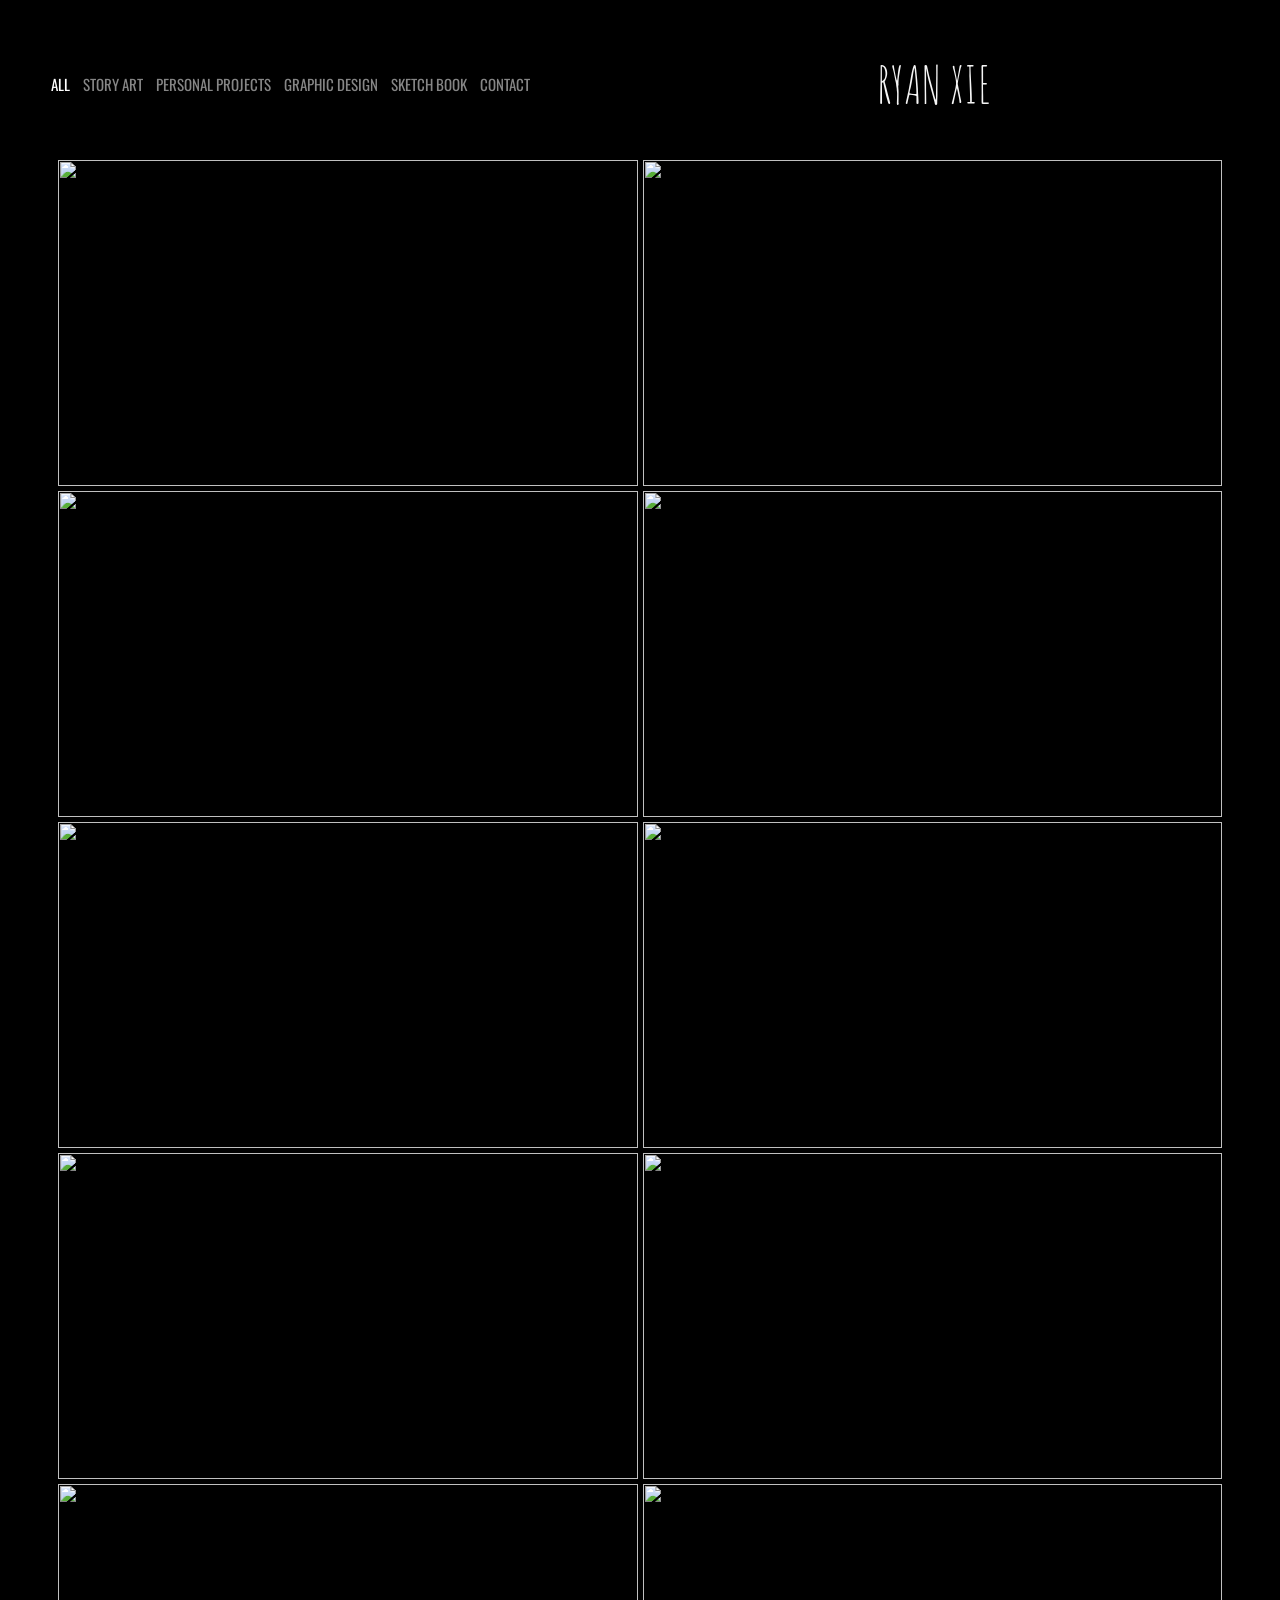
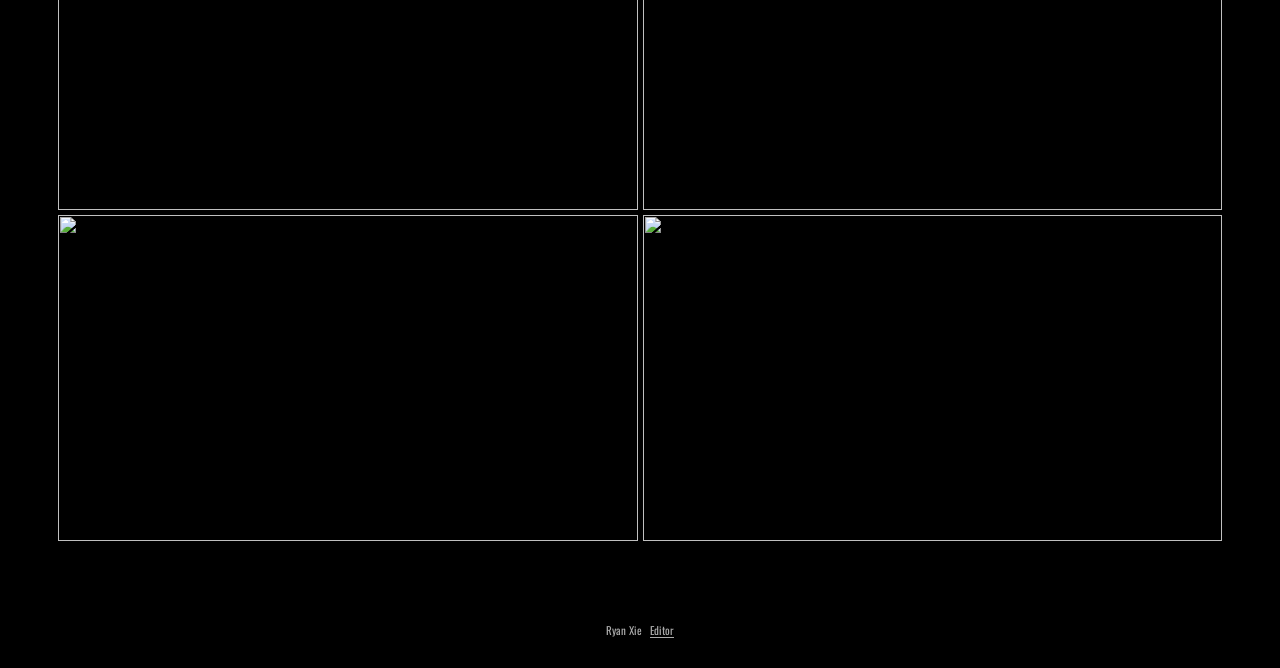
==== index.html @ bcb1a754 "Add files via upload" ====
﻿<!doctype html>
<html lang="en">
<head>
  <meta charset="utf-8">
  <meta name="viewport" content="width=device-width, initial-scale=1">
  <title>Ryan Xie</title>
  <meta name="description" content="Ryan Xie portfolio: story art, personal projects, graphic design, sketchbook, plein air, collage, 3D and character design.">
  <link rel="canonical" href="https://ryanxieart.com/">
  <link rel="preconnect" href="https://fonts.googleapis.com">
  <link rel="preconnect" href="https://fonts.gstatic.com" crossorigin>
  <link href="https://fonts.googleapis.com/css2?family=Amatic+SC:wght@400&family=Oswald:wght@400;700&display=swap" rel="stylesheet">
  <link rel="stylesheet" href="styles.css?v=16">
</head>
<body>
  <header class="site-header">
    <nav class="nav" aria-label="Primary navigation">
      <a class="active" href="#all" data-filter="all">ALL</a>
      <a href="#story-art" data-filter="story-art">STORY ART</a>
      <a href="#personal-projects" data-filter="personal-projects">PERSONAL PROJECTS</a>
      <a href="#graphic-design" data-filter="graphic-design">GRAPHIC DESIGN</a>
      <a href="#sketch-book" data-filter="sketch-book">SKETCH BOOK</a>
      <a href="#contact">CONTACT</a>
    </nav>

    <a class="logo" href="#all">RYAN XIE</a>

    <button class="menu-button" type="button" aria-label="Open navigation" aria-expanded="false">
      <span></span>
      <span></span>
      <span></span>
    </button>
  </header>

  <div class="mobile-panel" aria-hidden="true">
    <nav class="mobile-nav" aria-label="Mobile navigation">
      <a class="active" href="#all" data-filter="all">ALL</a>
      <a href="#story-art" data-filter="story-art">Story Art</a>
      <a href="#personal-projects" data-filter="personal-projects">Personal Projects</a>
      <a href="#graphic-design" data-filter="graphic-design">graphic design</a>
      <a href="#sketch-book" data-filter="sketch-book">sketch book</a>
      <a href="#contact">Contact</a>
    </nav>
  </div>

  <main class="site-content" id="all">
    <section class="project-grid" aria-label="Portfolio projects"></section>

    <section class="contact" id="contact" aria-label="Contact">
      <h1>CONTACT</h1>
      <p>For commissions, collaborations, or portfolio inquiries:</p>
      <a class="contact-link" href="mailto:hello@ryanxieart.com">hello@ryanxieart.com</a>
    </section>

    <section class="admin" id="ryanxieeditor" aria-label="Portfolio editor" hidden>
      <div class="admin-login">
        <h1>RYAN XIE EDITOR</h1>
        <p>Enter the editor key to manage project images in this browser.</p>
        <form class="key-form">
          <label for="editor-key">编辑密钥</label>
          <div class="key-row">
            <input id="editor-key" type="password" autocomplete="current-password" required>
            <button type="submit">解锁</button>
          </div>
          <p class="key-error" role="alert"></p>
        </form>
      </div>

      <div class="admin-panel" hidden>
        <div class="admin-head">
          <div>
            <h1>内页图片管理器</h1>
            <p>在这里添加、删除、拖拽排序内页图片。更改会保存在当前浏览器里。</p>
          </div>
          <button class="secondary-button" type="button" data-action="lock">锁定</button>
        </div>

        <div class="image-editor">
          <div class="image-editor-controls">
            <label>
              选择作品
              <select class="image-project-select"></select>
            </label>
            <label>
              添加位置
              <select class="image-add-position">
                <option value="end">放在最后</option>
                <option value="start">放在最前</option>
              </select>
            </label>
            <label class="editor-drop-zone">
              <strong>拖拽图片到这里</strong>
              <span>或者点击这里选择图片</span>
              <input class="image-add-input" type="file" accept="image/*" multiple>
            </label>
            <label class="cover-drop-zone">
              <strong>换首页封面</strong>
              <span>拖一张图到这里</span>
              <input class="cover-add-input" type="file" accept="image/*">
            </label>
            <button class="secondary-button" type="button" data-action="reset-gallery">恢复本页图片</button>
            <a class="secondary-button editor-open-project" href="project.html?id=eva-annie">打开内页预览</a>
          </div>
          <p class="image-editor-status">输入密钥后，这里只管理内页图片。</p>
          <div class="image-editor-grid" aria-label="当前作品图片"></div>
        </div>
      </div>
    </section>
  </main>

  <footer class="footer">
    <span>Ryan Xie</span>
    <a href="#ryanxieeditor" aria-label="Open private editor">Editor</a>
  </footer>

  <script src="gallery-data.js?v=6"></script>
  <script src="script.js?v=14"></script>
</body>
</html>
---- styles.css ----
* {
  box-sizing: border-box;
}

html {
  scroll-behavior: smooth;
}

body {
  margin: 0;
  background: #000;
  color: #f5f5f5;
  font-family: 'Oswald', Arial, sans-serif;
  font-size: var(--body-size, 14px);
  line-height: 1.4;
  letter-spacing: 0;
}

body.lightbox-open {
  overflow: hidden;
}

a {
  color: inherit;
  text-decoration: none;
}

button,
input,
select,
textarea {
  font: inherit;
}

button,
.import-button {
  min-height: 38px;
  padding: 0 16px;
  border: 1px solid #f5f5f5;
  background: #f5f5f5;
  color: #000;
  cursor: pointer;
}

button:hover,
.import-button:hover {
  background: #dcdcdc;
}

.secondary-button {
  background: #000;
  color: #f5f5f5;
}

.secondary-button:hover {
  background: #171717;
}

.danger-button {
  border-color: #9d1b1b;
  background: #9d1b1b;
}

.danger-button:hover {
  background: #7f1515;
}

.site-header {
  position: relative;
  display: grid;
  grid-template-columns: minmax(0, 1fr) minmax(260px, 1fr);
  align-items: center;
  min-height: 160px;
  padding: 50px 4vw 42px;
}

.nav {
  display: flex;
  align-items: center;
  gap: 13px;
  min-width: 0;
}

.nav a,
.mobile-nav a {
  font-family: 'Oswald', Arial, sans-serif;
  font-size: 15px;
  font-weight: 400;
  text-transform: uppercase;
  white-space: nowrap;
  opacity: 0.42;
  transition: opacity 160ms ease;
}

.nav a:hover,
.nav a.active,
.mobile-nav a:hover,
.mobile-nav a.active {
  opacity: 1;
}

.logo {
  justify-self: center;
  display: inline-block;
  font-family: 'Amatic SC', cursive;
  font-size: calc(var(--logo-size, 34px) * 1.5);
  font-weight: 400;
  line-height: 1;
  text-transform: uppercase;
  white-space: nowrap;
}

.menu-button {
  display: none;
  justify-self: end;
  width: 42px;
  height: 42px;
  padding: 10px;
  border: 0;
  background: transparent;
}

.menu-button:hover {
  background: transparent;
}

.menu-button span {
  display: block;
  width: 22px;
  height: 2px;
  margin: 5px 0;
  background: #f5f5f5;
}

.mobile-panel {
  display: none;
}

.site-content {
  width: calc(100% - 8vw);
  max-width: 1164px;
  margin: 0 auto;
}

.project-grid {
  display: grid;
  grid-template-columns: repeat(2, minmax(0, 1fr));
  gap: 5px;
}

.project-card {
  position: relative;
  display: block;
  aspect-ratio: 1.778 / 1;
  overflow: hidden;
  background: #111;
}

.project-card[hidden] {
  display: none;
}

.project-card img {
  display: block;
  width: 100%;
  height: 100%;
  object-fit: cover;
  image-rendering: auto;
}

.project-card span {
  position: absolute;
  inset: 0;
  display: flex;
  align-items: center;
  justify-content: center;
  padding: 40px;
  background: rgba(0, 0, 0, 0.52);
  color: #fff;
  font-family: 'Oswald', Arial, sans-serif;
  font-size: var(--project-title-size, 21px);
  font-weight: 400;
  line-height: 1.25;
  text-align: center;
  text-transform: uppercase;
  opacity: 0;
  transition: opacity 180ms ease;
}

.project-card:hover span,
.project-card:focus-visible span {
  opacity: 1;
}

.project-detail {
  max-width: 1164px;
  min-height: 58vh;
  margin: 0 auto;
  padding-bottom: 90px;
}

.back-link {
  display: inline-block;
  margin: 0 0 18px;
  color: #aaa;
  font-size: 12px;
  font-family: 'Oswald', Arial, sans-serif;
  font-weight: 400;
  text-transform: uppercase;
  transition: color 160ms ease;
}

.back-link:hover {
  color: #fff;
}

.detail-gallery {
  display: grid;
  grid-template-columns: repeat(3, minmax(0, 1fr));
  grid-auto-rows: 1fr;
  gap: 5px;
  align-items: stretch;
}

.artwork-item {
  position: relative;
  aspect-ratio: 16 / 9;
  background: #050505;
}

body.project-editing .artwork-item {
  cursor: grab;
}

body.project-editing .artwork-item:active {
  cursor: grabbing;
}

.artwork-item.is-sorting {
  opacity: 0.45;
}

.artwork-item.is-drop-target {
  outline: 2px solid #fff;
  outline-offset: -2px;
}

.artwork-item img {
  display: block;
  width: 100%;
  height: 100%;
  min-height: 0;
  object-fit: contain;
  cursor: zoom-in;
}

.delete-artwork {
  position: absolute;
  top: 8px;
  right: 8px;
  display: none;
  min-height: 34px;
  padding: 0 12px;
  border: 1px solid rgba(255, 255, 255, 0.72);
  background: rgba(0, 0, 0, 0.72);
  color: #fff;
  font-size: 13px;
}

body.project-editing .delete-artwork {
  display: inline-flex;
  align-items: center;
}

body.project-editing .artwork-item::after {
  content: "拖动排序";
  position: absolute;
  left: 8px;
  top: 8px;
  display: inline-flex;
  align-items: center;
  min-height: 34px;
  padding: 0 12px;
  border: 1px solid rgba(255, 255, 255, 0.72);
  background: rgba(0, 0, 0, 0.72);
  color: #fff;
  font-size: 13px;
  pointer-events: none;
}

.project-edit-toolbar {
  display: flex;
  align-items: center;
  flex-wrap: wrap;
  gap: 10px;
  margin: 0 0 18px;
  color: #999;
  font-size: 12px;
}

.edit-actions {
  display: flex;
  align-items: center;
  gap: 8px;
}

.project-edit-toolbar button {
  min-height: 34px;
  padding: 0 14px;
  border: 1px solid #777;
  background: transparent;
  color: #fff;
  font-size: 13px;
}

.add-artwork-panel {
  display: flex;
  align-items: stretch;
  gap: 10px;
  padding: 10px;
  border: 1px solid #555;
  background: #080808;
}

.add-artwork-panel label {
  display: grid;
  gap: 5px;
  color: #aaa;
  font-size: 12px;
}

.add-artwork-panel select {
  min-height: 34px;
  min-width: 150px;
  border: 1px solid #777;
  background: #000;
  color: #fff;
  font-size: 13px;
}

.drop-zone {
  position: relative;
  display: grid;
  place-items: center;
  gap: 3px;
  min-width: 220px;
  min-height: 62px;
  padding: 10px 18px;
  border: 1px dashed #777;
  color: #fff;
  text-align: center;
  cursor: pointer;
  transition: border-color 160ms ease, background 160ms ease;
}

.drop-zone strong {
  font-size: 13px;
  font-weight: 400;
}

.drop-zone span {
  color: #aaa;
  font-size: 12px;
}

.drop-zone.is-dragging {
  border-color: #fff;
  background: #1a1a1a;
}

.drop-zone input {
  position: absolute;
  inset: 0;
  opacity: 0;
  cursor: pointer;
}

.related-projects {
  margin-top: 64px;
}

.related-projects h2 {
  margin: 0 0 28px;
  color: #fff;
  font-family: 'Oswald', Arial, sans-serif;
  font-size: 16px;
  font-weight: 400;
  letter-spacing: 0;
  text-transform: uppercase;
}

.related-grid {
  display: grid;
  grid-template-columns: repeat(2, minmax(0, 1fr));
  gap: 5px;
}

.related-card {
  position: relative;
  display: block;
  aspect-ratio: 1.778 / 1;
  overflow: hidden;
  background: #111;
}

.related-card img {
  display: block;
  width: 100%;
  height: 100%;
  object-fit: cover;
}

.related-card span {
  position: absolute;
  inset: 0;
  display: flex;
  align-items: center;
  justify-content: center;
  padding: 28px;
  background: rgba(0, 0, 0, 0.52);
  color: #fff;
  font-family: 'Oswald', Arial, sans-serif;
  font-size: var(--project-title-size, 21px);
  font-weight: 400;
  text-align: center;
  text-transform: uppercase;
  opacity: 0;
  transition: opacity 180ms ease;
}

.related-card:hover span,
.related-card:focus-visible span {
  opacity: 1;
}

.lightbox {
  position: fixed;
  inset: 0;
  z-index: 50;
  display: grid;
  grid-template-columns: 72px minmax(0, 1fr) 72px;
  grid-template-rows: 72px minmax(0, 1fr) 48px;
  align-items: center;
  justify-items: center;
  background: rgba(0, 0, 0, 0.92);
  color: #fff;
}

.lightbox[hidden] {
  display: none;
}

.lightbox-image {
  grid-column: 2;
  grid-row: 2;
  display: block;
  max-width: 100%;
  max-height: 100%;
  object-fit: contain;
}

.lightbox-close,
.lightbox-prev,
.lightbox-next {
  border: 0;
  background: transparent;
  color: #fff;
}

.lightbox-close:hover,
.lightbox-prev:hover,
.lightbox-next:hover {
  background: transparent;
  opacity: 0.68;
}

.lightbox-close {
  grid-column: 3;
  grid-row: 1;
  align-self: start;
  justify-self: end;
  width: 64px;
  height: 64px;
  padding: 0;
  font-size: 38px;
  line-height: 1;
}

.lightbox-prev,
.lightbox-next {
  width: 72px;
  height: 96px;
  padding: 0;
  font-size: 56px;
  line-height: 1;
}

.lightbox-prev {
  grid-column: 1;
  grid-row: 2;
}

.lightbox-next {
  grid-column: 3;
  grid-row: 2;
}

.lightbox-count {
  grid-column: 2;
  grid-row: 3;
  margin: 0;
  color: #ccc;
  font-size: 12px;
}

.detail-copy {
  display: none;
}

.detail-category {
  display: none;
}

.detail-title {
  margin: 0 0 18px;
  font-family: 'Oswald', Arial, sans-serif;
  font-size: 22px;
  font-weight: 400;
  line-height: 1.15;
  text-transform: uppercase;
}

.detail-text {
  margin: 0;
  color: #bdbdbd;
  font-size: 15px;
  line-height: 1.65;
}

.contact,
.admin {
  max-width: 760px;
  min-height: 48vh;
  padding: 38px 0 100px;
}

.contact h1,
.admin h1 {
  margin: 0 0 16px;
  font-family: 'Oswald', Arial, sans-serif;
  font-size: var(--detail-title-size, 28px);
  font-weight: 400;
  line-height: 1.15;
}

.contact p,
.admin p {
  margin: 0 0 10px;
  color: #bdbdbd;
  font-size: 16px;
}

.contact-link {
  display: inline-block;
  font-size: 18px;
  font-weight: 400;
  text-decoration: underline;
  text-underline-offset: 4px;
}

.admin-login,
.admin-panel {
  border-top: 1px solid #f5f5f5;
  padding-top: 28px;
}

.key-form,
.editor-form {
  display: grid;
  gap: 18px;
  margin-top: 26px;
}

.key-form label,
.editor-form label {
  display: grid;
  gap: 8px;
  color: #cfcfcf;
  font-size: 12px;
  font-weight: 400;
  text-transform: none;
}

.key-row {
  display: grid;
  grid-template-columns: minmax(0, 1fr) auto;
  gap: 8px;
}

input,
select,
textarea {
  width: 100%;
  border: 1px solid #555;
  border-radius: 0;
  background: #050505;
  color: #f5f5f5;
  padding: 10px 11px;
}

input::placeholder,
textarea::placeholder {
  color: #777;
}

textarea {
  resize: vertical;
}

.key-error {
  min-height: 20px;
  color: #9d1b1b;
}

.admin-head {
  display: flex;
  align-items: flex-start;
  justify-content: space-between;
  gap: 20px;
}

.admin-actions,
.editor-actions {
  display: flex;
  flex-wrap: wrap;
  gap: 8px;
  margin-top: 22px;
}

.image-editor {
  display: grid;
  gap: 18px;
  margin-top: 24px;
}

.image-editor-controls {
  display: flex;
  align-items: stretch;
  flex-wrap: wrap;
  gap: 10px;
}

.image-editor-controls label {
  display: grid;
  gap: 6px;
  color: #999;
  font-size: 12px;
}

.image-editor-controls select {
  min-height: 40px;
  min-width: 170px;
  border: 1px solid #777;
  background: #000;
  color: #fff;
  font-size: 14px;
}

.editor-drop-zone,
.cover-drop-zone {
  position: relative;
  display: grid;
  place-items: center;
  min-width: 240px;
  min-height: 74px;
  padding: 12px 22px;
  border: 1px dashed #777;
  background: #080808;
  color: #fff;
  text-align: center;
  cursor: pointer;
  transition: border-color 160ms ease, background 160ms ease;
}

.cover-drop-zone {
  border-style: solid;
}

.editor-drop-zone strong,
.cover-drop-zone strong {
  font-size: 13px;
}

.editor-drop-zone span,
.cover-drop-zone span {
  color: #aaa;
  font-size: 12px;
}

.editor-drop-zone.is-dragging,
.cover-drop-zone.is-dragging {
  border-color: #fff;
  background: #1a1a1a;
}

.editor-drop-zone input,
.cover-drop-zone input {
  position: absolute;
  inset: 0;
  opacity: 0;
  cursor: pointer;
}

.image-editor-status {
  margin: 0;
  color: #aaa;
  font-size: 13px;
}

.image-editor-grid {
  display: grid;
  grid-template-columns: repeat(3, minmax(0, 1fr));
  gap: 5px;
}

.editor-image-item {
  position: relative;
  aspect-ratio: 16 / 9;
  background: #050505;
  cursor: grab;
}

.editor-image-item:active {
  cursor: grabbing;
}

.editor-image-item.is-sorting {
  opacity: 0.45;
}

.editor-image-item.is-drop-target {
  outline: 2px solid #fff;
  outline-offset: -2px;
}

.editor-image-item img {
  display: block;
  width: 100%;
  height: 100%;
  object-fit: contain;
}

.editor-image-item span,
.editor-image-item button {
  position: absolute;
  top: 8px;
  min-height: 32px;
  border: 1px solid rgba(255, 255, 255, 0.72);
  background: rgba(0, 0, 0, 0.72);
  color: #fff;
  font-size: 12px;
}

.editor-image-item span {
  left: 8px;
  display: inline-flex;
  align-items: center;
  padding: 0 10px;
}

.editor-image-item button {
  right: 8px;
  padding: 0 12px;
}

.editor-open-project {
  display: inline-flex;
  align-items: center;
  min-height: 40px;
  padding: 0 16px;
  border: 1px solid #f5f5f5;
}

.settings-form {
  display: grid;
  gap: 18px;
  margin: 28px 0;
  padding: 24px 0;
  border-top: 1px solid #333;
  border-bottom: 1px solid #333;
}

.add-project-form {
  display: grid;
  gap: 18px;
  margin: 28px 0;
  padding: 22px;
  border: 1px solid #555;
  background: #050505;
}

.settings-grid {
  display: grid;
  grid-template-columns: repeat(2, minmax(0, 1fr));
  gap: 18px;
}

.settings-form label,
.add-project-form label {
  display: grid;
  gap: 8px;
  color: #cfcfcf;
  font-size: 12px;
  font-weight: 400;
  text-transform: none;
}

.settings-form h2,
.add-project-form h2 {
  margin: 0;
  font-family: 'Oswald', Arial, sans-serif;
  font-size: 18px;
  line-height: 1.2;
}

.settings-form p,
.add-project-form p {
  margin: 0;
}

.settings-note {
  color: #aaa;
  font-size: 13px;
  line-height: 1.55;
}

.import-button {
  display: inline-flex;
  align-items: center;
}

.import-button input {
  position: absolute;
  width: 1px;
  height: 1px;
  opacity: 0;
  pointer-events: none;
}

.preview-box {
  min-height: 180px;
  background: #111;
}

.editor-preview {
  display: block;
  width: 100%;
  max-height: 340px;
  object-fit: contain;
}

.footer {
  display: flex;
  gap: 8px;
  justify-content: center;
  padding: 82px 20px 30px;
  color: #aaa;
  font-size: 11px;
}

.footer a {
  text-decoration: underline;
  text-underline-offset: 2px;
}

@media (max-width: 1020px) {
  .site-header {
    grid-template-columns: 1fr auto;
    min-height: 116px;
    padding: 35px 28px;
  }

  .nav {
    display: none;
  }

  .logo {
    justify-self: start;
    font-size: 42px;
  }

  .menu-button {
    display: block;
  }

  .mobile-panel {
    display: block;
    max-height: 0;
    overflow: hidden;
    border-top: 1px solid transparent;
    transition: max-height 220ms ease;
  }

  body.menu-open .mobile-panel {
    max-height: 360px;
    border-top-color: #222;
  }

  .mobile-nav {
    display: grid;
    gap: 18px;
    padding: 22px 28px 30px;
  }

  .site-content {
    width: calc(100% - 56px);
  }

  .detail-gallery {
    grid-template-columns: repeat(2, minmax(0, 1fr));
  }

  .image-editor-grid {
    grid-template-columns: repeat(2, minmax(0, 1fr));
  }
}

@media (max-width: 700px) {
  .site-header {
    min-height: 98px;
    padding: 28px 20px;
  }

  .logo {
    font-size: 36px;
  }

  .site-content {
    width: calc(100% - 40px);
  }

  .project-grid {
    grid-template-columns: 1fr;
    gap: 5px;
  }

  .project-card span {
    font-size: 18px;
    padding: 24px;
  }

  .detail-gallery {
    grid-template-columns: 1fr;
  }

  .related-grid {
    grid-template-columns: 1fr;
  }

  .artwork-item {
    grid-column: 1 / -1;
  }

  .project-detail {
    padding-bottom: 60px;
  }

  .detail-title {
    font-size: min(var(--detail-title-size, 24px), 24px);
  }

  .lightbox {
    grid-template-columns: 48px minmax(0, 1fr) 48px;
    grid-template-rows: 56px minmax(0, 1fr) 40px;
  }

  .lightbox-close {
    width: 52px;
    height: 52px;
    font-size: 32px;
  }

  .lightbox-prev,
  .lightbox-next {
    width: 48px;
    height: 72px;
    font-size: 42px;
  }

  .key-row,
  .admin-head,
  .settings-grid,
  .image-editor-controls {
    display: grid;
  }

  .image-editor-grid {
    grid-template-columns: 1fr;
  }

  .footer {
    padding-top: 54px;
  }
}

body {
  background: #000;
  color: #f5f5f5;
}

button,
.import-button {
  border-color: #f5f5f5;
  background: #f5f5f5;
  color: #000;
}

button:hover,
.import-button:hover {
  background: #dcdcdc;
}

.secondary-button {
  border-color: #f5f5f5;
  background: transparent;
  color: #f5f5f5;
}

.secondary-button:hover {
  background: #171717;
}

.danger-button {
  border-color: #9d1b1b;
  background: #9d1b1b;
  color: #fff;
}

.danger-button:hover {
  background: #7f1515;
}

.menu-button span {
  background: #f5f5f5;
}

.project-card,
.related-card,
.artwork-item,
.editor-image-item,
.preview-box {
  background: #000;
}

.nav a,
.mobile-nav a {
  opacity: 0.55;
}

.nav a:hover,
.nav a.active,
.mobile-nav a:hover,
.mobile-nav a.active,
.back-link:hover {
  color: #fff;
  opacity: 1;
}

.back-link,
.footer,
.detail-category,
.detail-text,
.admin p,
.contact p,
.image-editor-status,
.settings-note,
.project-edit-toolbar,
.add-artwork-panel label,
.drop-zone span,
.editor-drop-zone span,
.cover-drop-zone span {
  color: #aaa;
}

.admin-login,
.admin-panel {
  border-top-color: #222;
}

input,
select,
textarea,
.image-editor-controls select,
.add-artwork-panel select {
  border-color: #777;
  background: #080808;
  color: #fff;
}

input::placeholder,
textarea::placeholder {
  color: #777;
}

.editor-drop-zone,
.cover-drop-zone,
.add-artwork-panel,
.drop-zone {
  border-color: #777;
  background: #080808;
  color: #fff;
}

.editor-drop-zone.is-dragging,
.cover-drop-zone.is-dragging,
.drop-zone.is-dragging {
  border-color: #fff;
  background: #1a1a1a;
}

.editor-open-project {
  border-color: #fff;
}

.lightbox {
  background: rgba(0, 0, 0, 0.92);
  color: #fff;
}

.lightbox-close,
.lightbox-prev,
.lightbox-next {
  color: #fff;
}

body.menu-open .mobile-panel {
  border-top-color: #222;
}
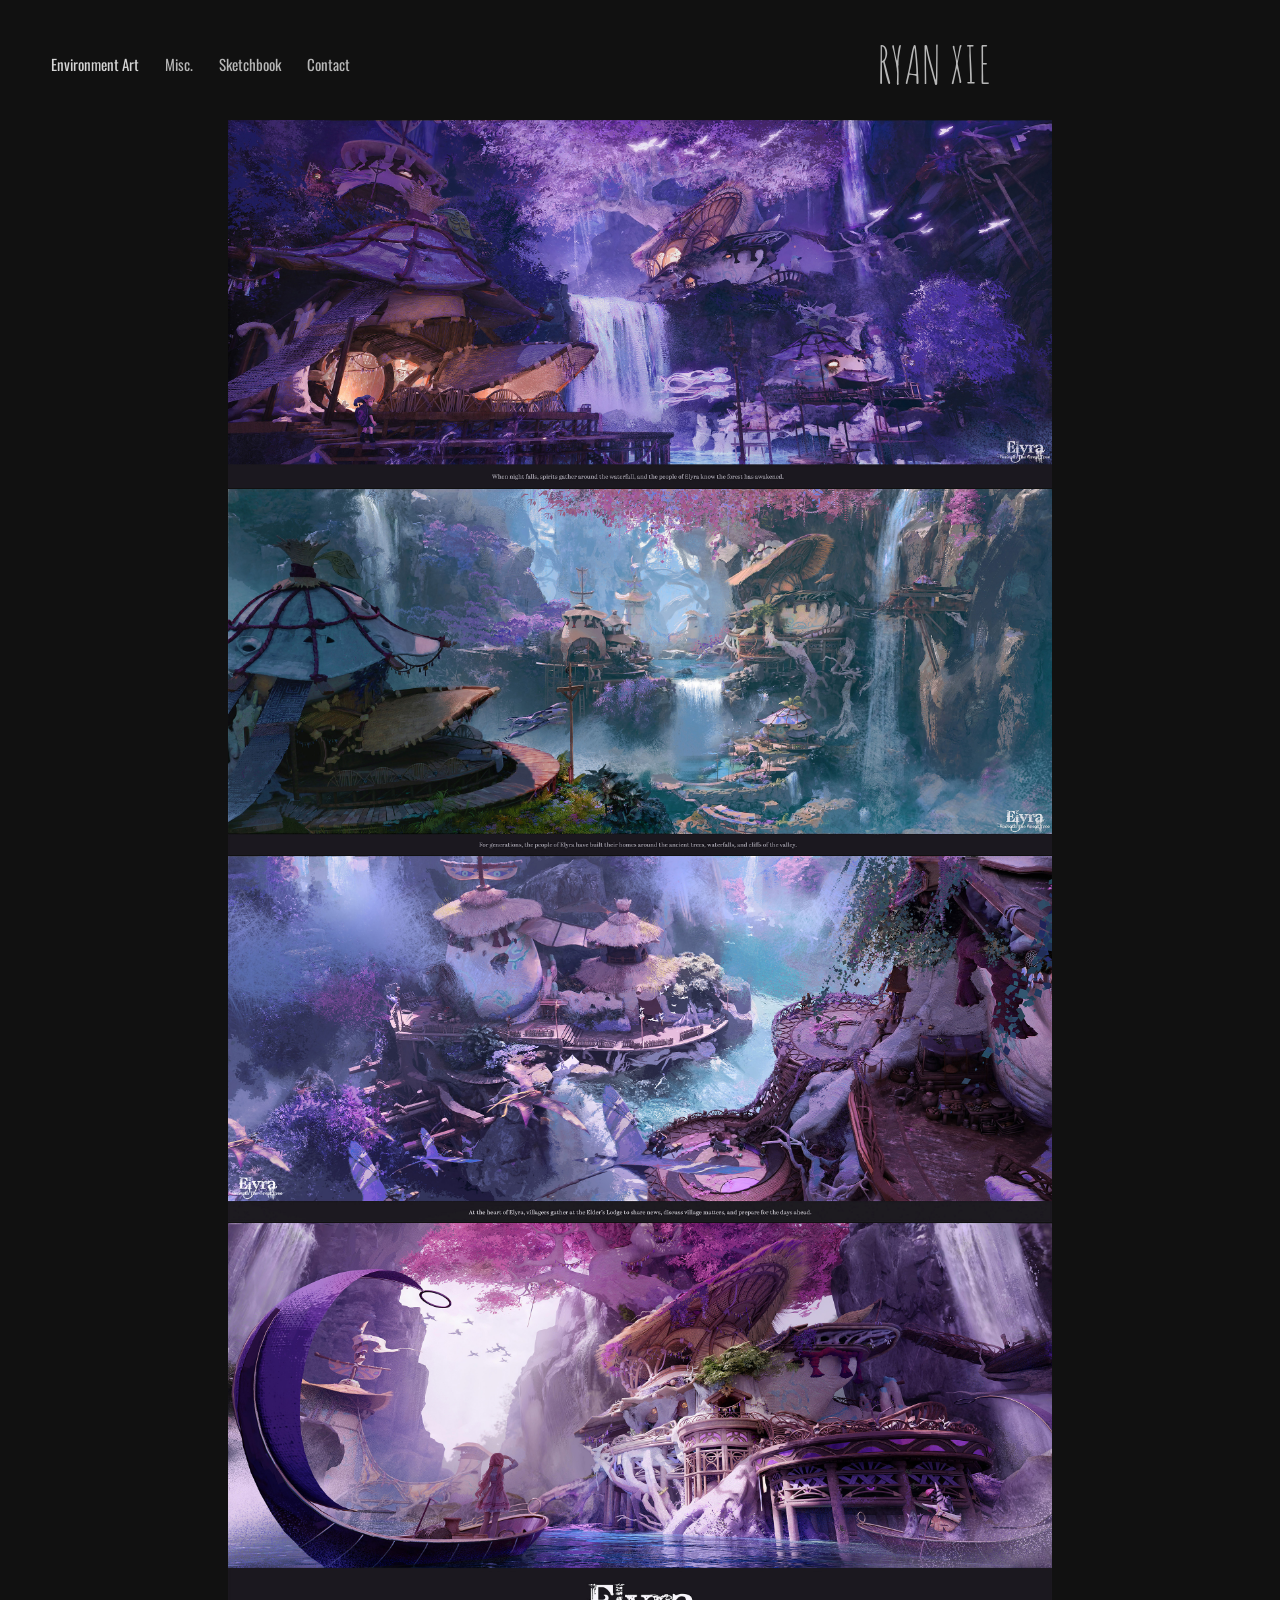
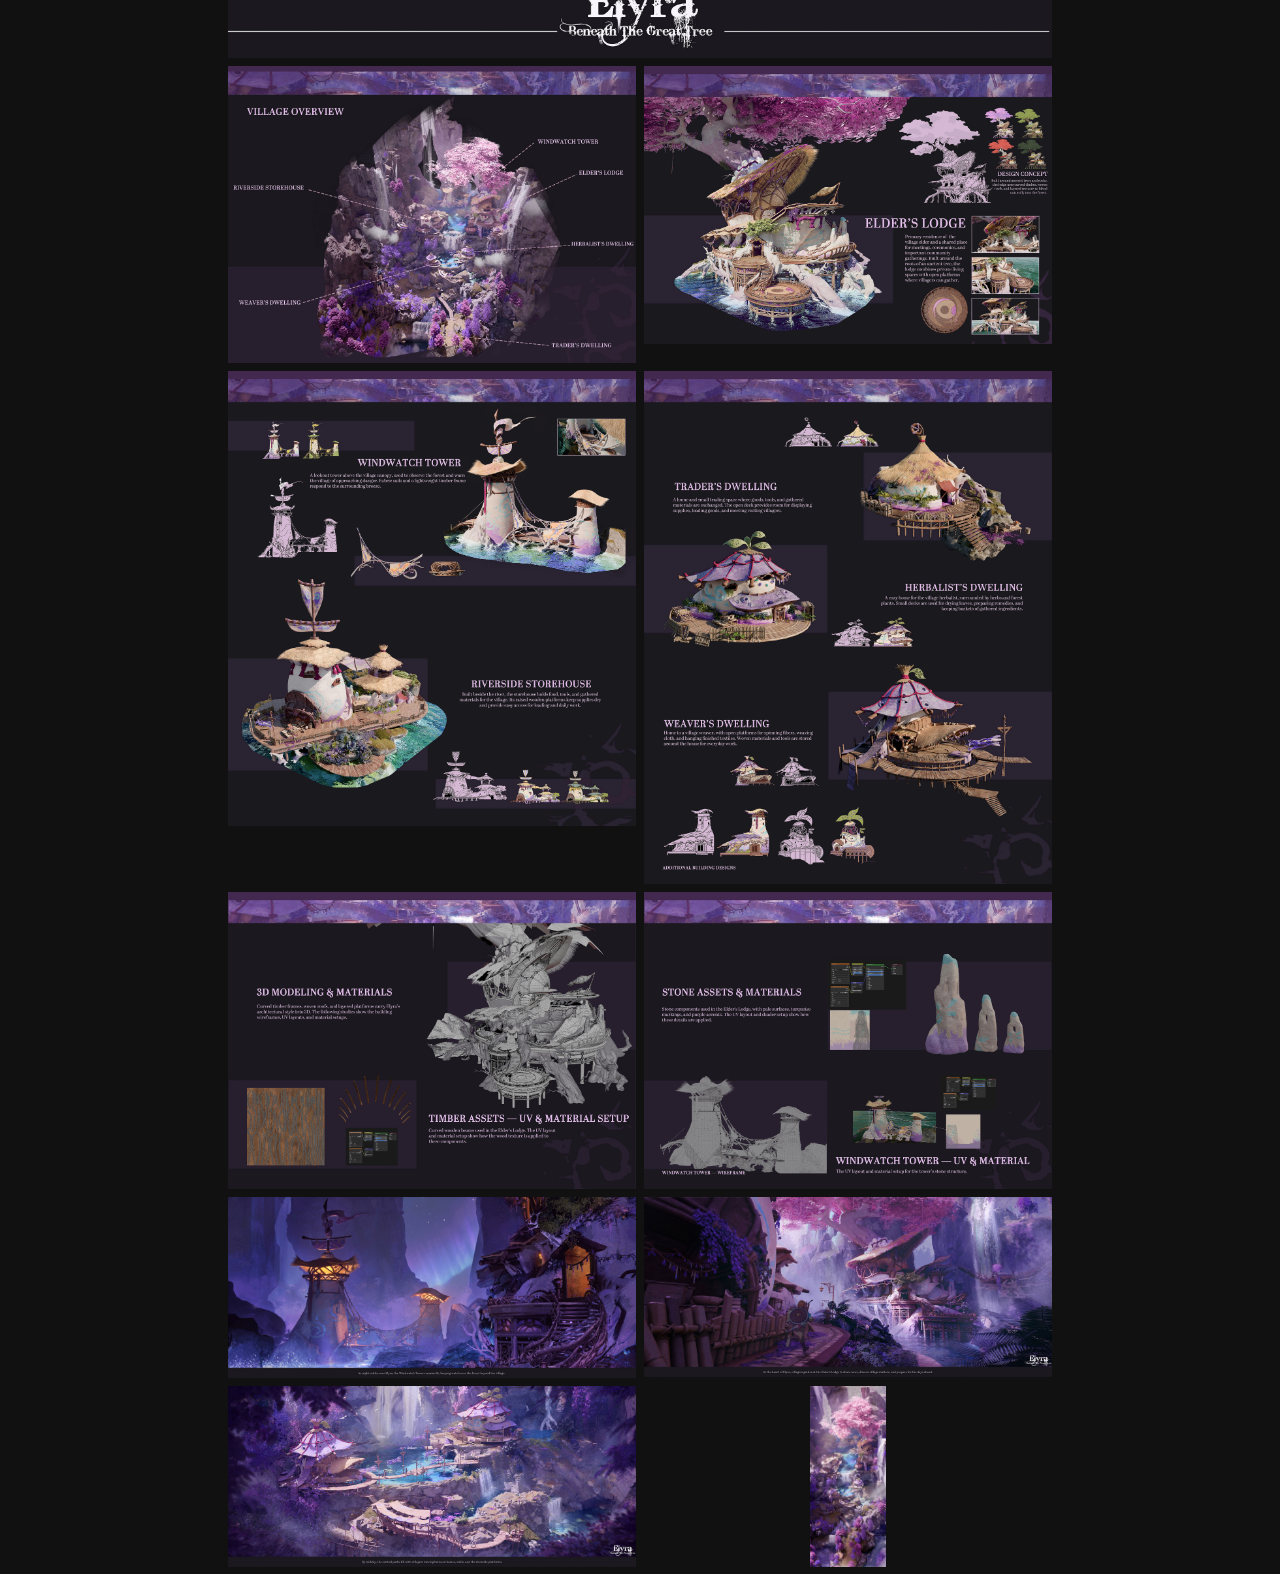
==== commit b379a6d4: "Add files via upload" ====
--- a/index.html
+++ b/index.html
@@ -1,120 +1,124 @@
-﻿<!doctype html>
-<html lang="en">
-<head>
-  <meta charset="utf-8">
-  <meta name="viewport" content="width=device-width, initial-scale=1">
-  <title>Ryan Xie</title>
-  <meta name="description" content="Ryan Xie portfolio: story art, personal projects, graphic design, sketchbook, plein air, collage, 3D and character design.">
-  <link rel="canonical" href="https://ryanxieart.com/">
-  <link rel="preconnect" href="https://fonts.googleapis.com">
-  <link rel="preconnect" href="https://fonts.gstatic.com" crossorigin>
-  <link href="https://fonts.googleapis.com/css2?family=Amatic+SC:wght@400&family=Oswald:wght@400;700&display=swap" rel="stylesheet">
-  <link rel="stylesheet" href="styles.css?v=16">
-</head>
-<body>
-  <header class="site-header">
-    <nav class="nav" aria-label="Primary navigation">
-      <a class="active" href="#all" data-filter="all">ALL</a>
-      <a href="#story-art" data-filter="story-art">STORY ART</a>
-      <a href="#personal-projects" data-filter="personal-projects">PERSONAL PROJECTS</a>
-      <a href="#graphic-design" data-filter="graphic-design">GRAPHIC DESIGN</a>
-      <a href="#sketch-book" data-filter="sketch-book">SKETCH BOOK</a>
-      <a href="#contact">CONTACT</a>
-    </nav>
-
-    <a class="logo" href="#all">RYAN XIE</a>
-
-    <button class="menu-button" type="button" aria-label="Open navigation" aria-expanded="false">
-      <span></span>
-      <span></span>
-      <span></span>
-    </button>
-  </header>
-
-  <div class="mobile-panel" aria-hidden="true">
-    <nav class="mobile-nav" aria-label="Mobile navigation">
-      <a class="active" href="#all" data-filter="all">ALL</a>
-      <a href="#story-art" data-filter="story-art">Story Art</a>
-      <a href="#personal-projects" data-filter="personal-projects">Personal Projects</a>
-      <a href="#graphic-design" data-filter="graphic-design">graphic design</a>
-      <a href="#sketch-book" data-filter="sketch-book">sketch book</a>
-      <a href="#contact">Contact</a>
-    </nav>
-  </div>
-
-  <main class="site-content" id="all">
-    <section class="project-grid" aria-label="Portfolio projects"></section>
-
-    <section class="contact" id="contact" aria-label="Contact">
-      <h1>CONTACT</h1>
-      <p>For commissions, collaborations, or portfolio inquiries:</p>
-      <a class="contact-link" href="mailto:hello@ryanxieart.com">hello@ryanxieart.com</a>
-    </section>
-
-    <section class="admin" id="ryanxieeditor" aria-label="Portfolio editor" hidden>
-      <div class="admin-login">
-        <h1>RYAN XIE EDITOR</h1>
-        <p>Enter the editor key to manage project images in this browser.</p>
-        <form class="key-form">
-          <label for="editor-key">编辑密钥</label>
-          <div class="key-row">
-            <input id="editor-key" type="password" autocomplete="current-password" required>
-            <button type="submit">解锁</button>
-          </div>
-          <p class="key-error" role="alert"></p>
-        </form>
-      </div>
-
-      <div class="admin-panel" hidden>
-        <div class="admin-head">
-          <div>
-            <h1>内页图片管理器</h1>
-            <p>在这里添加、删除、拖拽排序内页图片。更改会保存在当前浏览器里。</p>
-          </div>
-          <button class="secondary-button" type="button" data-action="lock">锁定</button>
-        </div>
-
-        <div class="image-editor">
-          <div class="image-editor-controls">
-            <label>
-              选择作品
-              <select class="image-project-select"></select>
-            </label>
-            <label>
-              添加位置
-              <select class="image-add-position">
-                <option value="end">放在最后</option>
-                <option value="start">放在最前</option>
-              </select>
-            </label>
-            <label class="editor-drop-zone">
-              <strong>拖拽图片到这里</strong>
-              <span>或者点击这里选择图片</span>
-              <input class="image-add-input" type="file" accept="image/*" multiple>
-            </label>
-            <label class="cover-drop-zone">
-              <strong>换首页封面</strong>
-              <span>拖一张图到这里</span>
-              <input class="cover-add-input" type="file" accept="image/*">
-            </label>
-            <button class="secondary-button" type="button" data-action="reset-gallery">恢复本页图片</button>
-            <a class="secondary-button editor-open-project" href="project.html?id=eva-annie">打开内页预览</a>
-          </div>
-          <p class="image-editor-status">输入密钥后，这里只管理内页图片。</p>
-          <div class="image-editor-grid" aria-label="当前作品图片"></div>
-        </div>
-      </div>
-    </section>
-  </main>
-
-  <footer class="footer">
-    <span>Ryan Xie</span>
-    <a href="#ryanxieeditor" aria-label="Open private editor">Editor</a>
-  </footer>
-
-  <script src="gallery-data.js?v=6"></script>
-  <script src="script.js?v=14"></script>
-</body>
-</html>
+<!doctype html>
+<html lang="en">
+<head>
+  <meta charset="utf-8">
+  <meta name="viewport" content="width=device-width, initial-scale=1">
+  <title>Ryan (Zhuoyan) Xie</title>
+  <meta name="description" content="Ryan Xie portfolio: story art, personal projects, graphic design, sketchbook, plein air, collage, 3D and character design.">
+  <link rel="canonical" href="https://ryanxieart.com/">
+  <link rel="preconnect" href="https://fonts.googleapis.com">
+  <link rel="preconnect" href="https://fonts.gstatic.com" crossorigin>
+  <link href="https://fonts.googleapis.com/css2?family=Amatic+SC:wght@400&family=Oswald:wght@400;700&display=swap" rel="stylesheet">
+  <link rel="stylesheet" href="styles.css?v=18">
+  <link rel="stylesheet" href="portfolio-light.css?v=34">
+</head>
+<body>
+  <header class="site-header">
+    <nav class="nav" aria-label="Primary navigation">
+      <a href="#story-art">Environment Art</a>
+      <a href="#graphic-design">Misc.</a>
+      <a href="#sketch-book">Sketchbook</a>
+      <a href="#contact">Contact</a>
+    </nav>
+
+    <a class="logo" href="#story-art">RYAN XIE</a>
+
+    <button class="menu-button" type="button" aria-label="Open navigation" aria-expanded="false">
+      <span></span>
+      <span></span>
+      <span></span>
+    </button>
+  </header>
+
+  <div class="mobile-panel" aria-hidden="true" inert>
+    <nav class="mobile-nav" aria-label="Mobile navigation">
+      <a href="#story-art">Environment Art</a>
+      <a href="#graphic-design">Misc.</a>
+      <a href="#sketch-book">Sketchbook</a>
+      <a href="#contact">Contact</a>
+    </nav>
+  </div>
+
+  <main class="site-content" id="all">
+    <section class="project-grid project-grid--featured" aria-label="Portfolio projects"></section>
+    <template id="home-gallery">
+      <section class="gallery-group" data-gallery="story-art" aria-labelledby="gallery-group-4">
+        <h2 id="gallery-group-4">Environment Art</h2>
+        <div class="project-grid">
+          <a class="project-card" href="assets/home-gallery/4/2.jpg"><img src="assets/home-gallery/4/2.jpg" alt="Environment Art · 2" loading="lazy" width="2500" height="1117"></a>
+          <a class="project-card" href="assets/home-gallery/4/3.jpg"><img src="assets/home-gallery/4/3.jpg" alt="Environment Art · 3" loading="lazy" width="2500" height="1110"></a>
+          <a class="project-card" href="assets/home-gallery/4/11.jpg"><img src="assets/home-gallery/4/11.jpg" alt="Environment Art · 11" loading="lazy" width="2500" height="1109"></a>
+          <a class="project-card" href="assets/home-gallery/4/1.jpg"><img src="assets/home-gallery/4/1.jpg" alt="Environment Art · 1" loading="lazy" width="2500" height="1318"></a>
+          <a class="project-card" href="assets/home-gallery/4/4.jpg"><img src="assets/home-gallery/4/4.jpg" alt="Environment Art · 4" loading="lazy" width="2500" height="1820"></a>
+          <a class="project-card" href="assets/home-gallery/4/5.jpg"><img src="assets/home-gallery/4/5.jpg" alt="Environment Art · 5" loading="lazy" width="2500" height="1707"></a>
+          <a class="project-card" href="assets/home-gallery/4/6.jpg"><img src="assets/home-gallery/4/6.jpg" alt="Environment Art · 6" loading="lazy" width="2500" height="2787"></a>
+          <a class="project-card" href="assets/home-gallery/4/7.jpg"><img src="assets/home-gallery/4/7.jpg" alt="Environment Art · 7" loading="lazy" width="2500" height="3144"></a>
+          <a class="project-card" href="assets/home-gallery/4/8.jpg"><img src="assets/home-gallery/4/8.jpg" alt="Environment Art · 8" loading="lazy" width="2500" height="1817"></a>
+          <a class="project-card" href="assets/home-gallery/4/9.jpg"><img src="assets/home-gallery/4/9.jpg" alt="Environment Art · 9" loading="lazy" width="2500" height="1817"></a>
+          <a class="project-card" href="assets/home-gallery/4/10.jpg"><img src="assets/home-gallery/4/10.jpg" alt="Environment Art · 10" loading="lazy" width="2500" height="1109"></a>
+          <a class="project-card" href="assets/home-gallery/4/12.jpg"><img src="assets/home-gallery/4/12.jpg" alt="Environment Art · 12" loading="lazy" width="2500" height="1108"></a>
+          <a class="project-card" href="assets/home-gallery/4/13.jpg"><img src="assets/home-gallery/4/13.jpg" alt="Environment Art · 13" loading="lazy" width="2500" height="1108"></a>
+          <a class="project-card" href="assets/home-gallery/4/ll.webp"><img src="assets/home-gallery/4/ll.webp" alt="Environment Art · ll" loading="lazy" width="2500" height="5977"></a>
+        </div>
+      </section>
+      <section class="gallery-group" data-gallery="graphic-design" aria-labelledby="gallery-group-2">
+        <h2 id="gallery-group-2">Misc.</h2>
+        <div class="project-grid">
+          <a class="project-card" href="assets/home-gallery/2/1.jpg"><img src="assets/home-gallery/2/1.jpg" alt="Misc. · 1" loading="lazy" width="2500" height="1378"></a>
+          <a class="project-card" href="assets/home-gallery/2/2.jpg"><img src="assets/home-gallery/2/2.jpg" alt="Misc. · 2" loading="lazy" width="2500" height="1217"></a>
+          <a class="project-card" href="assets/home-gallery/2/3.jpg"><img src="assets/home-gallery/2/3.jpg" alt="Misc. · 3" loading="lazy" width="2500" height="1321"></a>
+          <a class="project-card" href="assets/home-gallery/2/5.jpg"><img src="assets/home-gallery/2/5.jpg" alt="Misc. · 5" loading="lazy" width="2500" height="1516"></a>
+          <a class="project-card" href="assets/home-gallery/2/4.jpg"><img src="assets/home-gallery/2/4.jpg" alt="Misc. · 4" loading="lazy" width="2500" height="1541"></a>
+        </div>
+      </section>
+      <section class="gallery-group" data-gallery="sketch-book" aria-labelledby="gallery-group-3">
+        <h2 id="gallery-group-3">Sketchbook</h2>
+<div class="sketchbook-layout"><div class="sketchbook-band"><div class="sketchbook-column"><a class="project-card sketchbook-artwork" data-order="1" href="assets/sketchbook/1.jpg"><img src="assets/sketchbook/1.jpg" alt="Sketchbook · 1" width="1423" height="1293"></a>
+<a class="project-card sketchbook-artwork" data-order="2" href="assets/sketchbook/2.jpg"><img src="assets/sketchbook/2.jpg" alt="Sketchbook · 2" width="1215" height="1115"></a>
+<div class="sketchbook-pair"><a class="project-card sketchbook-artwork" data-order="3" href="assets/sketchbook/3.jpg"><img src="assets/sketchbook/3.jpg" alt="Sketchbook · 3" width="2575" height="2719"></a>
+<a class="project-card sketchbook-artwork" data-order="4" href="assets/sketchbook/4.jpg"><img src="assets/sketchbook/4.jpg" alt="Sketchbook · 4" loading="lazy" width="884" height="948"></a></div></div>
+<div class="sketchbook-column"><a class="project-card sketchbook-artwork" data-order="5" href="assets/sketchbook/5.jpg"><img src="assets/sketchbook/5.jpg" alt="Sketchbook · 5" loading="lazy" width="1005" height="1389"></a>
+<a class="project-card sketchbook-artwork" data-order="6" href="assets/sketchbook/6.jpg"><img src="assets/sketchbook/6.jpg" alt="Sketchbook · 6" loading="lazy" width="1281" height="639"></a></div>
+<div class="sketchbook-column"><a class="project-card sketchbook-artwork" data-order="7" href="assets/sketchbook/7.jpg"><img src="assets/sketchbook/7.jpg" alt="Sketchbook · 7" loading="lazy" width="1065" height="737"></a>
+<a class="project-card sketchbook-artwork" data-order="8" href="assets/sketchbook/8.jpg"><img src="assets/sketchbook/8.jpg" alt="Sketchbook · 8" loading="lazy" width="1065" height="745"></a>
+<a class="project-card sketchbook-artwork" data-order="9" href="assets/sketchbook/9.jpg"><img src="assets/sketchbook/9.jpg" alt="Sketchbook · 9" loading="lazy" width="1066" height="1075"></a></div></div><div class="sketchbook-band"><div class="sketchbook-column"><a class="project-card sketchbook-artwork" data-order="12" href="assets/sketchbook/12.jpg"><img src="assets/sketchbook/12.jpg" alt="Sketchbook · 12" loading="lazy" width="1540" height="1280"></a>
+<a class="project-card sketchbook-artwork" data-order="13" href="assets/sketchbook/13.jpg"><img src="assets/sketchbook/13.jpg" alt="Sketchbook · 13" loading="lazy" width="3840" height="2160"></a></div>
+<div class="sketchbook-column"><a class="project-card sketchbook-artwork" data-order="10" href="assets/sketchbook/10.png"><img src="assets/sketchbook/10.png" alt="Sketchbook · 10" loading="lazy" width="1540" height="1280"></a>
+</div>
+<div class="sketchbook-column"><a class="project-card sketchbook-artwork" data-order="11" href="assets/sketchbook/11.jpg"><img src="assets/sketchbook/11.jpg" alt="Sketchbook · 11" loading="lazy" width="2316" height="1280"></a>
+</div></div></div>
+      </section>
+    </template>
 
 
+    <section class="contact-page" id="contact-page" aria-label="Contact" hidden>
+      <div class="contact-layout">
+        <div class="contact-profile">
+          <div class="contact-portrait-crop"><img class="contact-portrait" src="assets/contact/hd.jpg" alt="Ryan (Zhuoyan) Xie" width="1172" height="1537"></div>
+          <a class="resume-link" href="assets/contact/Resume.pdf?v=2" target="_blank" rel="noopener">Resume</a>
+        </div>
+        <div class="contact-copy">
+          <h2>Ryan (Zhuoyan) Xie</h2>
+          <p class="contact-role">Environment Concept Artist · Visual Development Artist · Illustrator</p>
+          <p>Ryan is an artist based in Pasadena, California. He graduated from ArtCenter College of Design with a BFA in Illustration, specializing in Entertainment Arts.</p>
+          <p>He enjoys creating places that feel like they have a story to tell, using color, lighting, and design to bring them to life.</p>
+          <div class="contact-emails">
+            <a href="mailto:ryanxzy318@163.com">ryanxzy318@163.com</a>
+            <a href="mailto:ryanxzy318@gmail.com">ryanxzy318@gmail.com</a>
+          </div>
+        </div>
+      </div>
+    </section>
+
+  </main>
+
+  <dialog class="artwork-viewer" aria-label="查看作品大图">
+    <button class="artwork-viewer-close" type="button" aria-label="关闭大图" autofocus>×</button>
+    <img class="artwork-viewer-image" alt="">
+  </dialog>
+
+  <script src="script.js?v=26"></script>
+</body>
+</html>
+
+
--- a/styles.css
+++ b/styles.css
@@ -25,15 +25,11 @@
   text-decoration: none;
 }
 
-button,
-input,
-select,
-textarea {
+button {
   font: inherit;
 }
 
-button,
-.import-button {
+button {
   min-height: 38px;
   padding: 0 16px;
   border: 1px solid #f5f5f5;
@@ -42,27 +38,8 @@
   cursor: pointer;
 }
 
-button:hover,
-.import-button:hover {
+button:hover {
   background: #dcdcdc;
-}
-
-.secondary-button {
-  background: #000;
-  color: #f5f5f5;
-}
-
-.secondary-button:hover {
-  background: #171717;
-}
-
-.danger-button {
-  border-color: #9d1b1b;
-  background: #9d1b1b;
-}
-
-.danger-button:hover {
-  background: #7f1515;
 }
 
 .site-header {
@@ -77,15 +54,15 @@
 .nav {
   display: flex;
   align-items: center;
-  gap: 13px;
+  gap: 26px;
   min-width: 0;
 }
 
-.nav a,
-.mobile-nav a {
-  font-family: 'Oswald', Arial, sans-serif;
-  font-size: 15px;
-  font-weight: 400;
+.nav a,
+.mobile-nav a {
+  font-family: 'Oswald', Arial, sans-serif;
+  font-size: 15px;
+  font-weight: 400;
   text-transform: uppercase;
   white-space: nowrap;
   opacity: 0.42;
@@ -99,10 +76,10 @@
   opacity: 1;
 }
 
-.logo {
-  justify-self: center;
-  display: inline-block;
-  font-family: 'Amatic SC', cursive;
+.logo {
+  justify-self: center;
+  display: inline-block;
+  font-family: 'Amatic SC', cursive;
   font-size: calc(var(--logo-size, 34px) * 1.5);
   font-weight: 400;
   line-height: 1;
@@ -168,711 +145,6 @@
   image-rendering: auto;
 }
 
-.project-card span {
-  position: absolute;
-  inset: 0;
-  display: flex;
-  align-items: center;
-  justify-content: center;
-  padding: 40px;
-  background: rgba(0, 0, 0, 0.52);
-  color: #fff;
-  font-family: 'Oswald', Arial, sans-serif;
-  font-size: var(--project-title-size, 21px);
-  font-weight: 400;
-  line-height: 1.25;
-  text-align: center;
-  text-transform: uppercase;
-  opacity: 0;
-  transition: opacity 180ms ease;
-}
-
-.project-card:hover span,
-.project-card:focus-visible span {
-  opacity: 1;
-}
-
-.project-detail {
-  max-width: 1164px;
-  min-height: 58vh;
-  margin: 0 auto;
-  padding-bottom: 90px;
-}
-
-.back-link {
-  display: inline-block;
-  margin: 0 0 18px;
-  color: #aaa;
-  font-size: 12px;
-  font-family: 'Oswald', Arial, sans-serif;
-  font-weight: 400;
-  text-transform: uppercase;
-  transition: color 160ms ease;
-}
-
-.back-link:hover {
-  color: #fff;
-}
-
-.detail-gallery {
-  display: grid;
-  grid-template-columns: repeat(3, minmax(0, 1fr));
-  grid-auto-rows: 1fr;
-  gap: 5px;
-  align-items: stretch;
-}
-
-.artwork-item {
-  position: relative;
-  aspect-ratio: 16 / 9;
-  background: #050505;
-}
-
-body.project-editing .artwork-item {
-  cursor: grab;
-}
-
-body.project-editing .artwork-item:active {
-  cursor: grabbing;
-}
-
-.artwork-item.is-sorting {
-  opacity: 0.45;
-}
-
-.artwork-item.is-drop-target {
-  outline: 2px solid #fff;
-  outline-offset: -2px;
-}
-
-.artwork-item img {
-  display: block;
-  width: 100%;
-  height: 100%;
-  min-height: 0;
-  object-fit: contain;
-  cursor: zoom-in;
-}
-
-.delete-artwork {
-  position: absolute;
-  top: 8px;
-  right: 8px;
-  display: none;
-  min-height: 34px;
-  padding: 0 12px;
-  border: 1px solid rgba(255, 255, 255, 0.72);
-  background: rgba(0, 0, 0, 0.72);
-  color: #fff;
-  font-size: 13px;
-}
-
-body.project-editing .delete-artwork {
-  display: inline-flex;
-  align-items: center;
-}
-
-body.project-editing .artwork-item::after {
-  content: "拖动排序";
-  position: absolute;
-  left: 8px;
-  top: 8px;
-  display: inline-flex;
-  align-items: center;
-  min-height: 34px;
-  padding: 0 12px;
-  border: 1px solid rgba(255, 255, 255, 0.72);
-  background: rgba(0, 0, 0, 0.72);
-  color: #fff;
-  font-size: 13px;
-  pointer-events: none;
-}
-
-.project-edit-toolbar {
-  display: flex;
-  align-items: center;
-  flex-wrap: wrap;
-  gap: 10px;
-  margin: 0 0 18px;
-  color: #999;
-  font-size: 12px;
-}
-
-.edit-actions {
-  display: flex;
-  align-items: center;
-  gap: 8px;
-}
-
-.project-edit-toolbar button {
-  min-height: 34px;
-  padding: 0 14px;
-  border: 1px solid #777;
-  background: transparent;
-  color: #fff;
-  font-size: 13px;
-}
-
-.add-artwork-panel {
-  display: flex;
-  align-items: stretch;
-  gap: 10px;
-  padding: 10px;
-  border: 1px solid #555;
-  background: #080808;
-}
-
-.add-artwork-panel label {
-  display: grid;
-  gap: 5px;
-  color: #aaa;
-  font-size: 12px;
-}
-
-.add-artwork-panel select {
-  min-height: 34px;
-  min-width: 150px;
-  border: 1px solid #777;
-  background: #000;
-  color: #fff;
-  font-size: 13px;
-}
-
-.drop-zone {
-  position: relative;
-  display: grid;
-  place-items: center;
-  gap: 3px;
-  min-width: 220px;
-  min-height: 62px;
-  padding: 10px 18px;
-  border: 1px dashed #777;
-  color: #fff;
-  text-align: center;
-  cursor: pointer;
-  transition: border-color 160ms ease, background 160ms ease;
-}
-
-.drop-zone strong {
-  font-size: 13px;
-  font-weight: 400;
-}
-
-.drop-zone span {
-  color: #aaa;
-  font-size: 12px;
-}
-
-.drop-zone.is-dragging {
-  border-color: #fff;
-  background: #1a1a1a;
-}
-
-.drop-zone input {
-  position: absolute;
-  inset: 0;
-  opacity: 0;
-  cursor: pointer;
-}
-
-.related-projects {
-  margin-top: 64px;
-}
-
-.related-projects h2 {
-  margin: 0 0 28px;
-  color: #fff;
-  font-family: 'Oswald', Arial, sans-serif;
-  font-size: 16px;
-  font-weight: 400;
-  letter-spacing: 0;
-  text-transform: uppercase;
-}
-
-.related-grid {
-  display: grid;
-  grid-template-columns: repeat(2, minmax(0, 1fr));
-  gap: 5px;
-}
-
-.related-card {
-  position: relative;
-  display: block;
-  aspect-ratio: 1.778 / 1;
-  overflow: hidden;
-  background: #111;
-}
-
-.related-card img {
-  display: block;
-  width: 100%;
-  height: 100%;
-  object-fit: cover;
-}
-
-.related-card span {
-  position: absolute;
-  inset: 0;
-  display: flex;
-  align-items: center;
-  justify-content: center;
-  padding: 28px;
-  background: rgba(0, 0, 0, 0.52);
-  color: #fff;
-  font-family: 'Oswald', Arial, sans-serif;
-  font-size: var(--project-title-size, 21px);
-  font-weight: 400;
-  text-align: center;
-  text-transform: uppercase;
-  opacity: 0;
-  transition: opacity 180ms ease;
-}
-
-.related-card:hover span,
-.related-card:focus-visible span {
-  opacity: 1;
-}
-
-.lightbox {
-  position: fixed;
-  inset: 0;
-  z-index: 50;
-  display: grid;
-  grid-template-columns: 72px minmax(0, 1fr) 72px;
-  grid-template-rows: 72px minmax(0, 1fr) 48px;
-  align-items: center;
-  justify-items: center;
-  background: rgba(0, 0, 0, 0.92);
-  color: #fff;
-}
-
-.lightbox[hidden] {
-  display: none;
-}
-
-.lightbox-image {
-  grid-column: 2;
-  grid-row: 2;
-  display: block;
-  max-width: 100%;
-  max-height: 100%;
-  object-fit: contain;
-}
-
-.lightbox-close,
-.lightbox-prev,
-.lightbox-next {
-  border: 0;
-  background: transparent;
-  color: #fff;
-}
-
-.lightbox-close:hover,
-.lightbox-prev:hover,
-.lightbox-next:hover {
-  background: transparent;
-  opacity: 0.68;
-}
-
-.lightbox-close {
-  grid-column: 3;
-  grid-row: 1;
-  align-self: start;
-  justify-self: end;
-  width: 64px;
-  height: 64px;
-  padding: 0;
-  font-size: 38px;
-  line-height: 1;
-}
-
-.lightbox-prev,
-.lightbox-next {
-  width: 72px;
-  height: 96px;
-  padding: 0;
-  font-size: 56px;
-  line-height: 1;
-}
-
-.lightbox-prev {
-  grid-column: 1;
-  grid-row: 2;
-}
-
-.lightbox-next {
-  grid-column: 3;
-  grid-row: 2;
-}
-
-.lightbox-count {
-  grid-column: 2;
-  grid-row: 3;
-  margin: 0;
-  color: #ccc;
-  font-size: 12px;
-}
-
-.detail-copy {
-  display: none;
-}
-
-.detail-category {
-  display: none;
-}
-
-.detail-title {
-  margin: 0 0 18px;
-  font-family: 'Oswald', Arial, sans-serif;
-  font-size: 22px;
-  font-weight: 400;
-  line-height: 1.15;
-  text-transform: uppercase;
-}
-
-.detail-text {
-  margin: 0;
-  color: #bdbdbd;
-  font-size: 15px;
-  line-height: 1.65;
-}
-
-.contact,
-.admin {
-  max-width: 760px;
-  min-height: 48vh;
-  padding: 38px 0 100px;
-}
-
-.contact h1,
-.admin h1 {
-  margin: 0 0 16px;
-  font-family: 'Oswald', Arial, sans-serif;
-  font-size: var(--detail-title-size, 28px);
-  font-weight: 400;
-  line-height: 1.15;
-}
-
-.contact p,
-.admin p {
-  margin: 0 0 10px;
-  color: #bdbdbd;
-  font-size: 16px;
-}
-
-.contact-link {
-  display: inline-block;
-  font-size: 18px;
-  font-weight: 400;
-  text-decoration: underline;
-  text-underline-offset: 4px;
-}
-
-.admin-login,
-.admin-panel {
-  border-top: 1px solid #f5f5f5;
-  padding-top: 28px;
-}
-
-.key-form,
-.editor-form {
-  display: grid;
-  gap: 18px;
-  margin-top: 26px;
-}
-
-.key-form label,
-.editor-form label {
-  display: grid;
-  gap: 8px;
-  color: #cfcfcf;
-  font-size: 12px;
-  font-weight: 400;
-  text-transform: none;
-}
-
-.key-row {
-  display: grid;
-  grid-template-columns: minmax(0, 1fr) auto;
-  gap: 8px;
-}
-
-input,
-select,
-textarea {
-  width: 100%;
-  border: 1px solid #555;
-  border-radius: 0;
-  background: #050505;
-  color: #f5f5f5;
-  padding: 10px 11px;
-}
-
-input::placeholder,
-textarea::placeholder {
-  color: #777;
-}
-
-textarea {
-  resize: vertical;
-}
-
-.key-error {
-  min-height: 20px;
-  color: #9d1b1b;
-}
-
-.admin-head {
-  display: flex;
-  align-items: flex-start;
-  justify-content: space-between;
-  gap: 20px;
-}
-
-.admin-actions,
-.editor-actions {
-  display: flex;
-  flex-wrap: wrap;
-  gap: 8px;
-  margin-top: 22px;
-}
-
-.image-editor {
-  display: grid;
-  gap: 18px;
-  margin-top: 24px;
-}
-
-.image-editor-controls {
-  display: flex;
-  align-items: stretch;
-  flex-wrap: wrap;
-  gap: 10px;
-}
-
-.image-editor-controls label {
-  display: grid;
-  gap: 6px;
-  color: #999;
-  font-size: 12px;
-}
-
-.image-editor-controls select {
-  min-height: 40px;
-  min-width: 170px;
-  border: 1px solid #777;
-  background: #000;
-  color: #fff;
-  font-size: 14px;
-}
-
-.editor-drop-zone,
-.cover-drop-zone {
-  position: relative;
-  display: grid;
-  place-items: center;
-  min-width: 240px;
-  min-height: 74px;
-  padding: 12px 22px;
-  border: 1px dashed #777;
-  background: #080808;
-  color: #fff;
-  text-align: center;
-  cursor: pointer;
-  transition: border-color 160ms ease, background 160ms ease;
-}
-
-.cover-drop-zone {
-  border-style: solid;
-}
-
-.editor-drop-zone strong,
-.cover-drop-zone strong {
-  font-size: 13px;
-}
-
-.editor-drop-zone span,
-.cover-drop-zone span {
-  color: #aaa;
-  font-size: 12px;
-}
-
-.editor-drop-zone.is-dragging,
-.cover-drop-zone.is-dragging {
-  border-color: #fff;
-  background: #1a1a1a;
-}
-
-.editor-drop-zone input,
-.cover-drop-zone input {
-  position: absolute;
-  inset: 0;
-  opacity: 0;
-  cursor: pointer;
-}
-
-.image-editor-status {
-  margin: 0;
-  color: #aaa;
-  font-size: 13px;
-}
-
-.image-editor-grid {
-  display: grid;
-  grid-template-columns: repeat(3, minmax(0, 1fr));
-  gap: 5px;
-}
-
-.editor-image-item {
-  position: relative;
-  aspect-ratio: 16 / 9;
-  background: #050505;
-  cursor: grab;
-}
-
-.editor-image-item:active {
-  cursor: grabbing;
-}
-
-.editor-image-item.is-sorting {
-  opacity: 0.45;
-}
-
-.editor-image-item.is-drop-target {
-  outline: 2px solid #fff;
-  outline-offset: -2px;
-}
-
-.editor-image-item img {
-  display: block;
-  width: 100%;
-  height: 100%;
-  object-fit: contain;
-}
-
-.editor-image-item span,
-.editor-image-item button {
-  position: absolute;
-  top: 8px;
-  min-height: 32px;
-  border: 1px solid rgba(255, 255, 255, 0.72);
-  background: rgba(0, 0, 0, 0.72);
-  color: #fff;
-  font-size: 12px;
-}
-
-.editor-image-item span {
-  left: 8px;
-  display: inline-flex;
-  align-items: center;
-  padding: 0 10px;
-}
-
-.editor-image-item button {
-  right: 8px;
-  padding: 0 12px;
-}
-
-.editor-open-project {
-  display: inline-flex;
-  align-items: center;
-  min-height: 40px;
-  padding: 0 16px;
-  border: 1px solid #f5f5f5;
-}
-
-.settings-form {
-  display: grid;
-  gap: 18px;
-  margin: 28px 0;
-  padding: 24px 0;
-  border-top: 1px solid #333;
-  border-bottom: 1px solid #333;
-}
-
-.add-project-form {
-  display: grid;
-  gap: 18px;
-  margin: 28px 0;
-  padding: 22px;
-  border: 1px solid #555;
-  background: #050505;
-}
-
-.settings-grid {
-  display: grid;
-  grid-template-columns: repeat(2, minmax(0, 1fr));
-  gap: 18px;
-}
-
-.settings-form label,
-.add-project-form label {
-  display: grid;
-  gap: 8px;
-  color: #cfcfcf;
-  font-size: 12px;
-  font-weight: 400;
-  text-transform: none;
-}
-
-.settings-form h2,
-.add-project-form h2 {
-  margin: 0;
-  font-family: 'Oswald', Arial, sans-serif;
-  font-size: 18px;
-  line-height: 1.2;
-}
-
-.settings-form p,
-.add-project-form p {
-  margin: 0;
-}
-
-.settings-note {
-  color: #aaa;
-  font-size: 13px;
-  line-height: 1.55;
-}
-
-.import-button {
-  display: inline-flex;
-  align-items: center;
-}
-
-.import-button input {
-  position: absolute;
-  width: 1px;
-  height: 1px;
-  opacity: 0;
-  pointer-events: none;
-}
-
-.preview-box {
-  min-height: 180px;
-  background: #111;
-}
-
-.editor-preview {
-  display: block;
-  width: 100%;
-  max-height: 340px;
-  object-fit: contain;
-}
-
-.footer {
-  display: flex;
-  gap: 8px;
-  justify-content: center;
-  padding: 82px 20px 30px;
-  color: #aaa;
-  font-size: 11px;
-}
-
-.footer a {
-  text-decoration: underline;
-  text-underline-offset: 2px;
-}
-
 @media (max-width: 1020px) {
   .site-header {
     grid-template-columns: 1fr auto;
@@ -915,17 +187,9 @@
   .site-content {
     width: calc(100% - 56px);
   }
-
-  .detail-gallery {
-    grid-template-columns: repeat(2, minmax(0, 1fr));
-  }
-
-  .image-editor-grid {
-    grid-template-columns: repeat(2, minmax(0, 1fr));
-  }
-}
-
-@media (max-width: 700px) {
+}
+
+@media (max-width: 700px) {
   .site-header {
     min-height: 98px;
     padding: 28px 20px;
@@ -943,196 +207,44 @@
     grid-template-columns: 1fr;
     gap: 5px;
   }
-
-  .project-card span {
-    font-size: 18px;
-    padding: 24px;
-  }
-
-  .detail-gallery {
-    grid-template-columns: 1fr;
-  }
-
-  .related-grid {
-    grid-template-columns: 1fr;
-  }
-
-  .artwork-item {
-    grid-column: 1 / -1;
-  }
-
-  .project-detail {
-    padding-bottom: 60px;
-  }
-
-  .detail-title {
-    font-size: min(var(--detail-title-size, 24px), 24px);
-  }
-
-  .lightbox {
-    grid-template-columns: 48px minmax(0, 1fr) 48px;
-    grid-template-rows: 56px minmax(0, 1fr) 40px;
-  }
-
-  .lightbox-close {
-    width: 52px;
-    height: 52px;
-    font-size: 32px;
-  }
-
-  .lightbox-prev,
-  .lightbox-next {
-    width: 48px;
-    height: 72px;
-    font-size: 42px;
-  }
-
-  .key-row,
-  .admin-head,
-  .settings-grid,
-  .image-editor-controls {
-    display: grid;
-  }
-
-  .image-editor-grid {
-    grid-template-columns: 1fr;
-  }
-
-  .footer {
-    padding-top: 54px;
-  }
-}
-
-body {
-  background: #000;
-  color: #f5f5f5;
-}
-
-button,
-.import-button {
-  border-color: #f5f5f5;
-  background: #f5f5f5;
-  color: #000;
-}
-
-button:hover,
-.import-button:hover {
-  background: #dcdcdc;
-}
-
-.secondary-button {
-  border-color: #f5f5f5;
-  background: transparent;
-  color: #f5f5f5;
-}
-
-.secondary-button:hover {
-  background: #171717;
-}
-
-.danger-button {
-  border-color: #9d1b1b;
-  background: #9d1b1b;
-  color: #fff;
-}
-
-.danger-button:hover {
-  background: #7f1515;
-}
-
-.menu-button span {
-  background: #f5f5f5;
-}
-
-.project-card,
-.related-card,
-.artwork-item,
-.editor-image-item,
-.preview-box {
-  background: #000;
-}
-
-.nav a,
-.mobile-nav a {
-  opacity: 0.55;
-}
-
-.nav a:hover,
-.nav a.active,
-.mobile-nav a:hover,
-.mobile-nav a.active,
-.back-link:hover {
-  color: #fff;
-  opacity: 1;
-}
-
-.back-link,
-.footer,
-.detail-category,
-.detail-text,
-.admin p,
-.contact p,
-.image-editor-status,
-.settings-note,
-.project-edit-toolbar,
-.add-artwork-panel label,
-.drop-zone span,
-.editor-drop-zone span,
-.cover-drop-zone span {
-  color: #aaa;
-}
-
-.admin-login,
-.admin-panel {
-  border-top-color: #222;
-}
-
-input,
-select,
-textarea,
-.image-editor-controls select,
-.add-artwork-panel select {
-  border-color: #777;
-  background: #080808;
-  color: #fff;
-}
-
-input::placeholder,
-textarea::placeholder {
-  color: #777;
-}
-
-.editor-drop-zone,
-.cover-drop-zone,
-.add-artwork-panel,
-.drop-zone {
-  border-color: #777;
-  background: #080808;
-  color: #fff;
-}
-
-.editor-drop-zone.is-dragging,
-.cover-drop-zone.is-dragging,
-.drop-zone.is-dragging {
-  border-color: #fff;
-  background: #1a1a1a;
-}
-
-.editor-open-project {
-  border-color: #fff;
-}
-
-.lightbox {
-  background: rgba(0, 0, 0, 0.92);
-  color: #fff;
-}
-
-.lightbox-close,
-.lightbox-prev,
-.lightbox-next {
-  color: #fff;
-}
-
-body.menu-open .mobile-panel {
-  border-top-color: #222;
-}
+}
+
+body {
+  background: #000;
+  color: #f5f5f5;
+}
+
+button {
+  border-color: #f5f5f5;
+  background: #f5f5f5;
+  color: #000;
+}
+
+button:hover {
+  background: #dcdcdc;
+}
+
+.menu-button span {
+  background: #f5f5f5;
+}
+
+.project-card {
+  background: #000;
+}
+
+.nav a,
+.mobile-nav a {
+  opacity: 0.55;
+}
+
+.nav a:hover,
+.nav a.active,
+.mobile-nav a:hover,
+.mobile-nav a.active {
+  color: #fff;
+  opacity: 1;
+}
+
+body.menu-open .mobile-panel {
+  border-top-color: #222;
+}
--- a/portfolio-light.css
+++ b/portfolio-light.css
@@ -0,0 +1,411 @@
+body {
+  background: #fff;
+  color: #171717;
+  font-family: system-ui, sans-serif;
+}
+
+.nav a,
+.mobile-nav a {
+  text-transform: none;
+  color: #535353;
+  opacity: 1;
+}
+
+.nav a:hover,
+.nav a.active,
+.mobile-nav a:hover,
+.mobile-nav a.active {
+  color: #171717;
+}
+
+.menu-button span {
+  background: #171717;
+}
+
+body.menu-open .mobile-panel {
+  border-top-color: #e6e6e6;
+}
+
+.project-grid {
+  grid-template-columns: repeat(3, minmax(0, 1fr));
+  gap: 28px 18px;
+}
+
+.project-card {
+  aspect-ratio: auto;
+  background: transparent;
+}
+
+.project-card img {
+  height: auto;
+  aspect-ratio: 4 / 3;
+  background: #f3f3f3;
+}
+
+a:focus-visible {
+  outline: 2px solid currentColor;
+  outline-offset: 3px;
+}
+
+button {
+  border-color: #aaa;
+  background: #fff;
+  color: #171717;
+}
+
+button:hover {
+  background: #eee;
+}
+
+@media (max-width: 880px) {
+  .project-grid {
+    grid-template-columns: repeat(2, minmax(0, 1fr));
+  }
+}
+
+@media (max-width: 540px) {
+  .project-grid {
+    grid-template-columns: 1fr;
+  }
+}
+
+.site-content:has(.project-grid--featured:not([hidden])) {
+  width: calc(100% - 8vw);
+  max-width: none;
+}
+
+.project-grid--featured {
+  grid-template-columns: minmax(0, 1fr);
+  gap: clamp(32px, 5vw, 72px);
+}
+
+.gallery-group h2 {
+  margin: 0 0 14px;
+  font-size: clamp(17px, 2vw, 24px);
+  font-weight: 600;
+}
+
+.gallery-group .project-grid {
+  gap: clamp(8px, 1vw, 20px);
+}
+
+.gallery-group .project-card img {
+  aspect-ratio: 3 / 2;
+  object-fit: contain;
+  background: #fff;
+}
+
+.gallery-group .project-card:hover img {
+  opacity: 0.9;
+}
+
+.gallery-group[data-gallery="story-art"]:only-child {
+  width: min(70%, 2500px);
+  margin-inline: auto;
+}
+
+.gallery-group[data-gallery="story-art"]:only-child .project-grid {
+  grid-template-columns: repeat(2, minmax(0, 1fr));
+  gap: 8px;
+}
+
+.gallery-group[data-gallery="story-art"]:only-child .project-card:nth-child(-n + 4) {
+  grid-column: 1 / -1;
+}
+
+.gallery-group[data-gallery="story-art"]:only-child img {
+  aspect-ratio: auto;
+}
+
+@media (max-width: 700px) {
+  .gallery-group[data-gallery="story-art"]:only-child {
+    width: 100%;
+  }
+}
+
+@media (max-width: 700px) {
+  .gallery-group[data-gallery="story-art"]:only-child .project-grid {
+    grid-template-columns: minmax(0, 1fr);
+  }
+}
+
+body {
+  background: #111111;
+  color: #b8b8b8;
+}
+
+.nav a,
+.mobile-nav a {
+  color: #b8b8b8;
+}
+
+.nav a:hover,
+.nav a.active,
+.mobile-nav a:hover,
+.mobile-nav a.active {
+  color: #d6d6d6;
+}
+
+.menu-button span {
+  background: #b8b8b8;
+}
+
+.menu-open .mobile-panel {
+  border-top-color: #333333;
+}
+
+.gallery-group .project-card img {
+  background: #111111;
+}
+
+.gallery-group > h2 {
+  display: none;
+}
+
+.site-header {
+  min-height: 120px;
+  padding-top: 30px;
+  padding-bottom: 22px;
+}
+
+@media (max-width: 1020px) {
+  .site-header {
+    min-height: 92px;
+    padding: 22px 28px;
+  }
+}
+
+@media (max-width: 700px) {
+  .site-header {
+    min-height: 78px;
+    padding: 18px 20px;
+  }
+}
+
+.gallery-group[data-gallery="graphic-design"]:only-child {
+  width: min(70%, 2500px);
+  margin-inline: auto;
+}
+
+.gallery-group[data-gallery="graphic-design"]:only-child .project-grid {
+  grid-template-columns: minmax(0, 1fr);
+  gap: 0;
+}
+
+.gallery-group[data-gallery="graphic-design"]:only-child img {
+  aspect-ratio: auto;
+}
+
+@media (max-width: 700px) {
+  .gallery-group[data-gallery="graphic-design"]:only-child {
+    width: 100%;
+  }
+}
+
+.sketchbook-layout {
+  display: grid;
+  gap: 4px;
+}
+
+.sketchbook-band {
+  display: grid;
+  grid-template-columns: 0.309fr 0.387fr 0.304fr;
+  align-items: start;
+  gap: 12px;
+}
+
+.sketchbook-column {
+  display: grid;
+  gap: 4px;
+  min-width: 0;
+}
+
+.sketchbook-pair {
+  display: grid;
+  grid-template-columns: 1fr 1fr;
+  gap: 4px;
+}
+
+.sketchbook-layout .sketchbook-artwork img {
+  width: 100%;
+  height: auto;
+  aspect-ratio: auto;
+}
+
+@media (max-width: 540px) {
+  .sketchbook-band {
+    grid-template-columns: minmax(0, 1fr);
+    gap: 4px;
+  }
+}
+
+.gallery-group[data-gallery="story-art"]:only-child .project-grid {
+  row-gap: 1px;
+}
+
+.gallery-group[data-gallery="story-art"]:only-child .project-card:nth-child(n + 4) {
+  margin-bottom: 7px;
+}
+
+.gallery-group[data-gallery="story-art"]:only-child .project-card:last-child {
+  margin-bottom: 0;
+}
+
+.artwork-viewer {
+  position: fixed;
+  inset: 0;
+  width: 100%;
+  height: 100%;
+  height: 100dvh;
+  max-width: none;
+  max-height: none;
+  margin: 0;
+  padding: 88px 24px 24px;
+  border: 0;
+  background: #111111;
+  color: #b8b8b8;
+}
+
+.artwork-viewer[open] {
+  display: flex;
+  justify-content: center;
+  align-items: center;
+}
+
+.artwork-viewer::backdrop {
+  background: #111111;
+}
+
+.artwork-viewer-image {
+  display: block;
+  max-width: 100%;
+  max-height: 100%;
+  width: auto;
+  height: auto;
+  object-fit: contain;
+}
+
+.artwork-viewer-close {
+  position: absolute;
+  top: 16px;
+  right: max(24px, calc((100vw - 1400px) / 2));
+  width: 60px;
+  height: 60px;
+  padding: 0;
+  border: 0;
+  border-radius: 4px;
+  background: rgb(255 255 255 / 5%);
+  color: #b8b8b8;
+  font: 44px/1 system-ui, sans-serif;
+}
+
+.artwork-viewer-close:hover {
+  background: rgb(255 255 255 / 5%);
+  color: #dddddd;
+}
+
+.artwork-viewer-close:focus-visible {
+  outline: 2px solid #b8b8b8;
+  outline-offset: 2px;
+}
+
+html:has(.artwork-viewer[open]) {
+  scrollbar-gutter: stable;
+}
+
+.project-grid[hidden],
+.contact-page[hidden] {
+  display: none;
+}
+
+.contact-page {
+  max-width: 1080px;
+  margin: 10px auto 64px;
+}
+
+.contact-layout {
+  display: grid;
+  grid-template-columns: minmax(0, 300px) minmax(0, 1fr);
+  gap: clamp(24px, 5vw, 64px);
+}
+
+.contact-portrait {
+  display: block;
+  width: 100%;
+  height: auto;
+}
+
+.resume-link {
+  display: inline-block;
+  padding: 12px 20px;
+  margin-top: 24px;
+  border: 1px solid #555;
+  border-radius: 4px;
+}
+
+.contact-copy {
+  font: 16px/1.7 system-ui, sans-serif;
+}
+
+.contact-copy h2 {
+  color: #dddddd;
+  font-size: 26px;
+  margin: 0 0 8px;
+}
+
+.contact-copy p {
+  max-width: 58ch;
+}
+
+.contact-role {
+  margin-top: 0;
+}
+
+.resume-link:hover {
+  background: #333333;
+}
+
+@media (max-width: 700px) {
+  .contact-layout {
+    grid-template-columns: minmax(0, 1fr);
+  }
+
+  .contact-profile {
+    max-width: 300px;
+  }
+}
+
+.contact-portrait-crop {
+  overflow: hidden;
+}
+
+.contact-portrait-crop .contact-portrait {
+  transform: scale(1.041666667);
+  transform-origin: center;
+}
+
+.contact-emails {
+  display: grid;
+  gap: 8px;
+  margin: 4px 0 28px;
+}
+
+.contact-emails a {
+  display: flex;
+  align-items: center;
+  gap: 8px;
+  width: fit-content;
+  text-decoration: underline;
+  text-underline-offset: 4px;
+}
+
+.gallery-group[data-gallery="story-art"] .project-card[href$="/ll.webp"] img {
+  aspect-ratio: 2500 / 1108;
+  object-fit: contain;
+}
+
+@media (max-width: 700px) {
+  .gallery-group[data-gallery="story-art"] .project-card[href$="/ll.webp"] {
+    width: 100%;
+  }
+}
